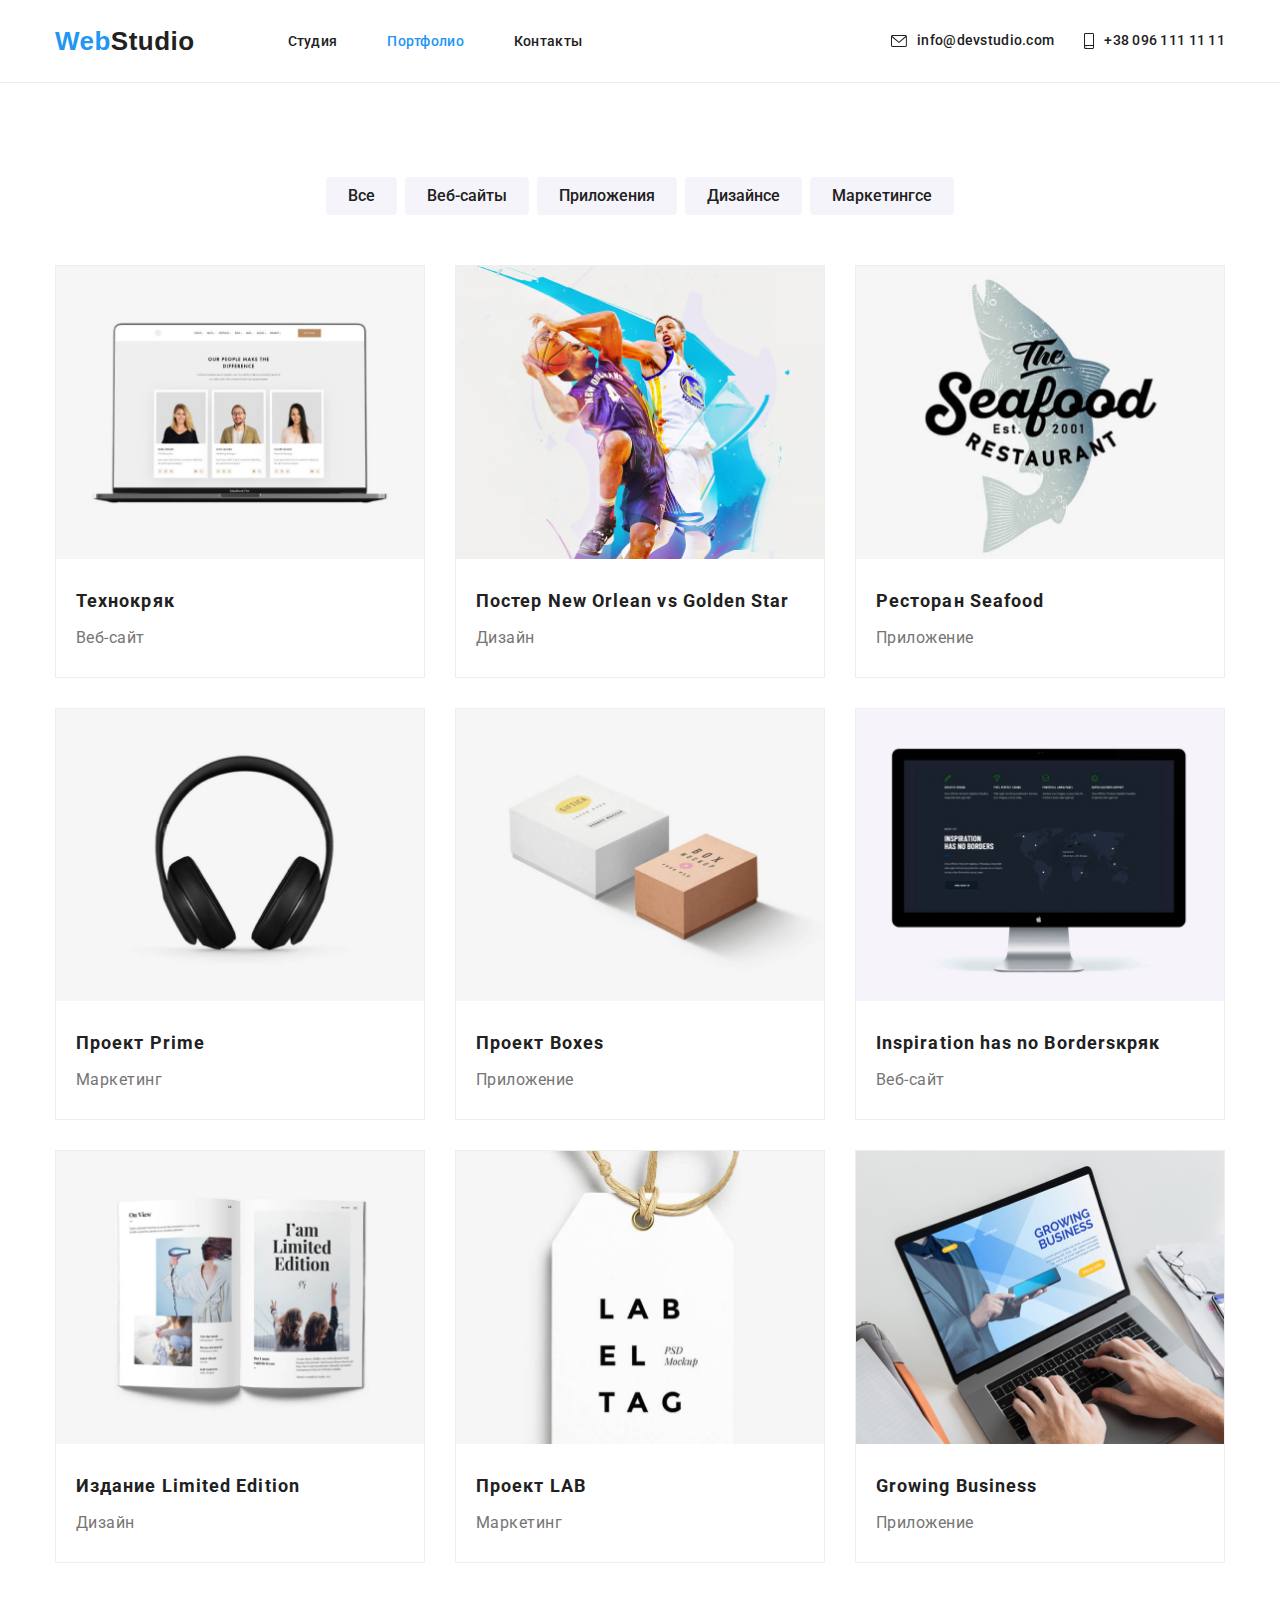
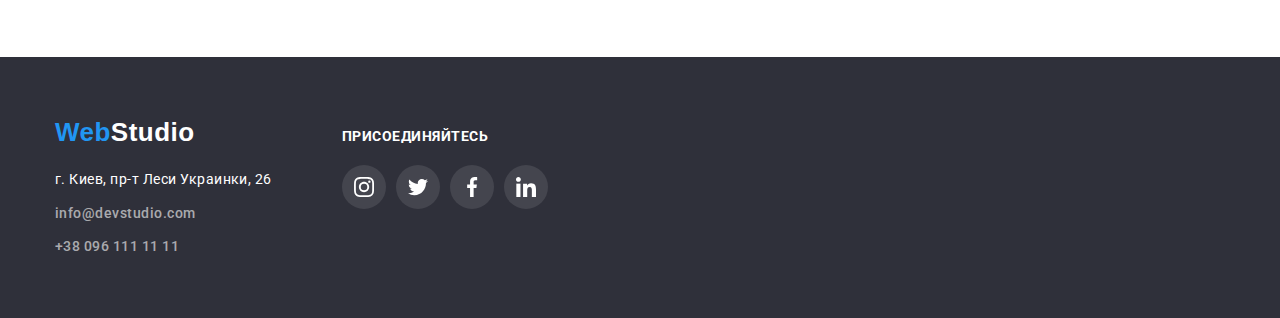
==== portfolio.html @ d0054205 "homework 4" ====
<!DOCTYPE html>
<html lang="ru">

<head>
    <meta charset="UTF-8">
    <meta name="viewport" content="width=device-width, initial-scale=1.0">
    <title>Portfolio</title>
    <link rel="preconnect" href="https://fonts.gstatic.com">
    <link href="https://fonts.googleapis.com/css2?family=Roboto:wght@400;700;900&display=swap" rel="stylesheet">
    <link rel="stylesheet" href="https://cdnjs.cloudflare.com/ajax/libs/modern-normalize/1.0.0/modern-normalize.min.css">
    <link rel="stylesheet" href="./css/style.css">
</head>

<body>
    <header class="header">
        <div class="header-container container">
            <nav class="nav">
                <a href="./index.html" class="logo header-logo"><span class="logo-color">Web</span>Studio</a>
                <ul class="menu">
                    <li class="menu-item">
                        <a href="./index.html" class="menu-link">Студия</a>
                    </li>
    
                    <li class="menu-item">
                        <a href="./portfolio.html" class="menu-link current">Портфолио</a>
                    </li>
    
                    <li class="menu-item">
                        <a href="#" class="menu-link">Контакты</a>
                    </li>
                </ul>
    
            </nav>
    
            <ul class="header-contact-list">
                <li class="header-contact-item">
                    <a href="mailto:info@devstudio.com" class="contact header-contact">
                        <svg class="mail-icon icon-contact" width="16" height="12">
                            <use href="./images/icons.svg#mail"></use>
                        </svg>
                        info@devstudio.com
                    </a>
                </li>
            
                <li class="header-contact-item">
                    <a href="tel:+380961111111" class="contact header-contact">
                        <svg class="mail-icon icon-contact" width="10" height="16">
                            <use href="./images/icons.svg#phone"></use>
                        </svg>
                        +38 096 111 11 11
                    </a>
                </li>
            </ul>
        </div>
    </header>
  
    <main>

        <section class="portfolio">
            <div class="portfolio-container container">
                <h1 class="portfolio-title">Наши проэкты</h1>
                <ul class="portfolio-btn-list">
                    <li class="portfolio-btn-item"><button class="portfolio-btn">Все</button></li>
                    <li class="portfolio-btn-item"><button class="portfolio-btn">Веб-сайты</button></li>
                    <li class="portfolio-btn-item"><button class="portfolio-btn">Приложения</button></li>
                    <li class="portfolio-btn-item"><button class="portfolio-btn">Дизайнсе</button></li>
                    <li class="portfolio-btn-item"><button class="portfolio-btn">Маркетингсе</button></li>
                </ul>

                <ul class="project-list">
                    <li class="project-list-item">
                        <a href="#" class="project-link">
                            <img src="./images/technocryk.jpg" alt="Технокряк" class="project-image">
                            <div class="project-contect">
                                <h3 class="project-title">Технокряк</h3>
                                <p class="project-text">Веб-сайт</p>
                            </div>
                        </a>
                    </li>

                    <li class="project-list-item">
                        <a href="#" class="project-link">
                            <img src="./images/new-orlean.jpg" alt="Постер New Orlean vs Golden Star" class="project-image">
                            <div class="project-contect">
                                <h3 class="project-title">Постер New Orlean vs Golden Star</h3>
                                <p class="project-text">Дизайн</p>
                            </div>
                        </a>    
                    </li>

                    <li class="project-list-item">
                        <a href="#" class="project-link">
                            <img src="./images/seafood.jpg" alt="Ресторан Seafood" class="project-image">
                            <div class="project-contect">
                                <h3 class="project-title">Ресторан Seafood</h3>
                                <p class="project-text">Приложение</p>
                            </div>
                        </a>    
                    </li>

                    <li class="project-list-item">
                        <a href="#" class="project-link">
                            <img src="./images/prime.jpg" alt="Проект Prime" class="project-image">
                            <div class="project-contect">
                                <h3 class="project-title">Проект Prime</h3>
                                <p class="project-text">Маркетинг</p>
                            </div>
                        </a>    
                    </li>

                    <li class="project-list-item">
                        <a href="#" class="project-link">
                            <img src="./images/boxes.jpg" alt="Проект Boxes" class="project-image">
                            <div class="project-contect">
                                <h3 class="project-title">Проект Boxes</h3>
                                <p class="project-text">Приложение</p>
                            </div>
                        </a>
                    </li>
                    <li class="project-list-item">
                        <a href="#" class="project-link">
                            <img src="./images/inspiration.jpg" alt="Inspiration has no Bordersкряк" class="project-image">
                            <div class="project-contect">
                                <h3 class="project-title">Inspiration has no Bordersкряк</h3>
                                <p class="project-text">Веб-сайт</p>
                            </div>
                        </a>
                    </li>
                    <li class="project-list-item">
                        <a href="#" class="project-link">
                            <img src="./images/limited-edition.jpg" alt="Издание Limited Edition" class="project-image">
                            <div class="project-contect">
                                <h3 class="project-title">Издание Limited Edition</h3>
                                <p class="project-text">Дизайн</p>
                            </div>
                        </a>
                    </li>
                    <li class="project-list-item">
                        <a href="#" class="project-link">
                            <img src="./images/lab.jpg" alt="Проект LAB" class="project-image">
                            <div class="project-contect">
                                <h3 class="project-title">Проект LAB</h3>
                                <p class="project-text">Маркетинг</p>
                            </div>
                        </a>
                    </li>
                    <li class="project-list-item">
                        <a href="#" class="project-link">
                            <img src="./images/growing-business.jpg" alt="Growing Business" class="project-image">
                            <div class="project-contect">
                                <h3 class="project-title">Growing Business</h3>
                                <p class="project-text">Приложение</p>
                            </div>
                        </a>
                    </li>
                </ul>
            </div>
        </section>

    </main>
    
    <footer class="footer">
        <div class="fotter-container container">
            <div class="footer-address">
                <a href="index.html" class="footer-logo logo"><span class="logo-color">Web</span>Studio</a>
                <address>
                    <ul class="footer-list">
                        <li class="footer-list-item">
                            <a href="https://www.google.com/maps/place/%D0%B1%D1%83%D0%BB%D1%8C%D0%B2%D0%B0%D1%80+%D0%9B%D0%B5%D1%81%D1%96+%D0%A3%D0%BA%D1%80%D0%B0%D1%97%D0%BD%D0%BA%D0%B8,+26,+%D0%9A%D0%B8%D1%97%D0%B2,+02000/@50.4265807,30.5361971,17z/data=!3m1!4b1!4m5!3m4!1s0x40d4cf0e033ecbe9:0x57a4dffefec77da0!8m2!3d50.4265807!4d30.5383858"
                                class="address">г. Киев, пр-т Леси Украинки, 26</a>
                        </li>
                        <li class="footer-list-item">
                            <a href="mailto:info@devstudio.com" class="footer-contact contact">info@devstudio.com</a>
                        </li>
                        <li class="footer-list-item">
                            <a href="tel:+380961111111" class="footer-contact contact">+38 096 111 11 11</a>
                        </li>
                    </ul>
                </address>
            </div>
    
            <div class="footer-social-media">
                <h3 class="footer-title">присоединяйтесь</h3>
                <ul class="social-media">
                    <li class="social-media-item">
                        <a href="" class="social-media-link">
                            <svg class="social-media-icon" width="20" height="20">
                                <use href="./images/icons.svg#insta"></use>
                            </svg>
                        </a>
                    </li>
                    <li class="social-media-item">
                        <a href="" class="social-media-link">
                            <svg class="social-media-icon futer-social-media-icon" width="20" height="20">
                                <use href="./images/icons.svg#twitter"></use>
                            </svg>
                        </a>
                    </li>
                    <li class="social-media-item">
                        <a href="" class="social-media-link">
                            <svg class="social-media-icon" width="20" height="20">
                                <use href="./images/icons.svg#fb"></use>
                            </svg>
                        </a>
                    </li>
                    <li class="social-media-item">
                        <a href="" class="social-media-link">
                            <svg class="social-media-icon" width="20" height="20">
                                <use href="./images/icons.svg#linkedin"></use>
                            </svg>
                        </a>
                    </li>
                </ul>
            </div>
        </div>
    </footer>
</body>

</html>
---- css/style.css ----
:root {
  --white-color: #ffffff;
  --blue-text: #2196f3;
  --black-text: #212121;
  --grey-text: #757575;
  --grey-light-text: rgba(255, 255, 255, 0.6);
  --grey-background: #2f303a;
  --blue-background: #2196f3;
  --grey-light-background: #f5f4fa;
  --light-btn: #f5f4fa;
  --blue-btn: #2196f3;
  --padding-main-size: 94px;
  --padding-footer-size: 60px;
  --project-list-gap: 30px;
  --project-border-color: #eeeeee;
  --icon-color: #afb1b8;
  --sm-bg-color: rgba(255, 255, 255, 0.1);
}

body {
  font-family: 'Roboto', sans-serif;
  font-style: normal;
  letter-spacing: 0.03em;
}

a {
  text-decoration: none;
}

ul {
  text-decoration: none;
  list-style-type: none;
  padding: 0;
  margin: 0;
}

p,
h1,
h2,
h3,
h4 {
  padding: 0;
  margin: 0;
}

img {
  display: block;
  max-width: 100%;
}

address {
  text-decoration: none;
  font-style: normal;
}

.container {
  width: 1200px;
  margin: 0 auto;
  padding: var(--padding-main-size) 15px;
}

.title {
  font-weight: 700;
  font-size: 36px;
  line-height: 1.17;
  text-align: center;
  color: var(--black-text);
  margin-bottom: 50px;
}

.logo {
  font-family: 'Raleway', sans-serif;
  font-weight: 700;
  font-size: 26px;
  line-height: 1.19;
}

.logo-color {
  color: var(--blue-text);
}

/* header */

.header-logo {
  color: var(--black-text);
  margin-right: 68px;
}

.menu-link {
  font-weight: 500;
  font-size: 14px;
  color: var(--black-text);
  letter-spacing: 0.02em;
}

.menu-link.current {
  color: var(--blue-text);
}

.contact {
  display: flex;
  align-items: center;
  font-weight: 500;
  font-size: 14px;
}

.header {
  border-bottom: 1px solid #ececec;
}

.header-contact {
  line-height: 1.14;
  letter-spacing: 0.02em;
  color: var(--black-text);
}

.menu-link:hover,
.menu-link:focus,
.header-contact:hover,
.header-contact:focus,
.footer-contact:hover,
.footer-contact:focus {
  color: var(--blue-text);
}

.header-container {
  display: flex;
  align-items: center;
  justify-content: space-between;
  padding-top: 0;
  padding-bottom: 0;
}

.nav {
  display: flex;
  align-items: center;
}

.menu {
  display: flex;
}

.menu-item {
  padding: 32px 25px;
}

.header-contact-item {
  padding: 32px 15px;
}

.header-contact-list {
  display: flex;
  margin-right: -15px;
}

.mail-icon {
  display: flex;
}

.icon-contact {
  margin-right: 10px;
  fill: currentColor;
}

/* hero */

.hero {
  max-width: 1600px;
  min-height: 600px;
  background-image: linear-gradient(
      to right,
      rgba(47, 48, 58, 0.4),
      rgba(47, 48, 58, 0.4)
    ),
    url(../images/hero-img.jpg);
  background-color: var(--grey-background);
  margin: 0 auto;
}

.hero-container {
  display: flex;
  max-width: 696px;
  min-height: 600px;
  margin: 0 auto;
  flex-direction: column;
  align-items: center;
  justify-content: center;
}

.hero-title {
  font-weight: 900;
  font-size: 44px;
  line-height: 1.36;
  text-align: center;
  letter-spacing: 0.06em;
  color: #ffffff;
  margin-bottom: 30px;
}

.hero-btn {
  display: block;
  min-width: 200px;
  height: 50px;
  background-color: var(--blue-btn);
  border: none;
  border-radius: 4px;
  font-weight: 700;
  font-size: 16px;
  line-height: 1.88;
  text-align: center;
  color: var(--white-color);
}

/* feature */

/* .container-feature {
  padding-top: var(--padding-main-size);
  padding-bottom: var(--padding-main-size);
} */

.feature-list {
  display: flex;
  justify-content: space-between;
}

.feature-list-item {
  width: calc((100% - 90px) / 4);
}

.container-icons {
  display: flex;
  align-items: center;
  justify-content: center;
  width: 100%;
  height: 120px;
  background-color: var(--grey-light-background);
  border-radius: 4px;
  margin-bottom: 30px;
}

.feature-title {
  font-weight: 700;
  font-size: 14px;
  line-height: 1.14;
  color: var(--black-text);
  margin-bottom: 10px;
  text-transform: uppercase;
}

.feature-text {
  font-weight: 400;
  font-size: 14px;
  line-height: 1.71;
  color: var(--grey-text);
}

/* activity */

.activity-container {
  padding-top: 0px;
}

.activity-list {
  display: flex;
  justify-content: space-between;
}

.activity-list-item {
  width: calc((100% - 60px) / 3);
}

/* command */

/* .command-container {
  padding-top: var(--padding-main-size);
  padding-bottom: var(--padding-main-size);
} */

.command {
  background-color: var(--grey-light-background);
}

.command-list {
  display: flex;
  justify-content: space-between;
  font-size: 16px;
  line-height: 1.19;
  text-align: center;
}

.command-list-item {
  background-color: var(--white-color);
  box-shadow: 0px 1px 3px rgba(0, 0, 0, 0.12), 0px 1px 1px rgba(0, 0, 0, 0.14),
    0px 2px 1px rgba(0, 0, 0, 0.2);
  border-radius: 0px 0px 4px 4px;
}

.command-image {
  max-width: 270px;
}

.command-tumb {
  padding: 30px 32px;
}

.command-list-title {
  font-weight: 500;
  color: var(--black-text);
  margin-bottom: 10px;
}

.command-list-text {
  font-weight: 400;
  color: var(--grey-text);
  margin-bottom: 16px;
}

.social-media {
  display: flex;
  justify-content: space-between;
}

.social-media-link {
  display: flex;
  justify-content: center;
  align-items: center;
  width: 44px;
  height: 44px;
  border-radius: 50%;
}

.command .social-media-link {
  /* background-color: red; */
  color: var(--icon-color);
}

.footer .social-media-link {
  background-color: var(--sm-bg-color);
  color: var(--white-color);
}

.social-media-icon {
  justify-content: center;
  align-items: center;
  fill: currentColor;
}

.social-media-link:hover,
.social-media-link:focus {
  background-color: var(--blue-background);
  color: var(--white-color);
}

.client-link {
  display: flex;
  justify-content: center;
  align-items: center;
  width: 170px;
  height: 90px;
  border: 1px solid var(--icon-color);
  border-radius: 4px;
  color: var(--icon-color);
}

.client-link:hover,
.client:focus {
  color: var(--blue-background);
  border-color: var(--blue-background);
}

.client-icon {
  fill: currentColor;
}

.client-list {
  display: flex;
  justify-content: space-between;
}

/* footer */

.fotter-container {
  display: flex;
  padding-top: var(--padding-footer-size);
  padding-bottom: var(--padding-footer-size);
}

.footer {
  background-color: var(--grey-background);
}

.footer-address {
  margin-right: 70px;
}

.footer-logo {
  display: block;
  color: var(--white-color);
  margin-bottom: 20px;
}

.footer-list-item:not(:last-child) {
  margin-bottom: 9px;
}

.footer-contact {
  line-height: 24px;
  color: var(--grey-light-text);
}

.address {
  font-weight: 400;
  font-size: 14px;
  line-height: 1.71;
  color: var(--white-color);
}

.footer-social-media {
  min-width: 206px;
}

.footer-title {
  font-weight: 700;
  font-size: 14px;
  line-height: 1.14;
  color: var(--white-color);
  margin-bottom: 20px;
  text-transform: uppercase;
  padding-top: 12px;
}

/* portolio  */

/* main */

/* .portfolio-container {
  padding-top: var(--padding-main-size);
  padding-bottom: var(--padding-main-size);
} */

.portfolio-title {
  position: absolute;
  white-space: nowrap;
  clip-path: inset(100%);
  clip: rect(0 0 0 0);
  overflow: hidden;
}

.portfolio-btn-list {
  display: flex;
  justify-content: center;
  margin-bottom: 50px;
}

.portfolio-btn-item:not(:last-child) {
  margin-right: 8px;
}

.portfolio-btn {
  background-color: var(--grey-light-background);
  border: none;
  font-weight: 500;
  font-size: 16px;
  line-height: 1.63;
  text-align: center;
  color: var(--black-text);
  padding: 6px 22px;
  border-radius: 4px;
}

.portfolio-btn:hover,
.portfolio-btn:focus {
  background-color: var(--blue-btn);
  color: var(--white-color);
  box-shadow: 0px 3px 1px rgba(0, 0, 0, 0.1), 0px 1px 2px rgba(0, 0, 0, 0.08),
    0px 2px 2px rgba(0, 0, 0, 0.12);
}

.project-list {
  display: flex;
  flex-wrap: wrap;
  margin-top: calc(-1 * var(--project-list-gap));
  margin-left: calc(-1 * var(--project-list-gap));
}

.project-list-item {
  flex-basis: calc(100% / 3 - var(--project-list-gap));
  margin-top: var(--project-list-gap);
  margin-left: var(--project-list-gap);
  border: 1px solid var(--project-border-color);
}

.project-list-item:hover {
  box-shadow: 0px 1px 1px rgba(0, 0, 0, 0.12), 0px 4px 4px rgba(0, 0, 0, 0.06),
    1px 4px 6px rgba(0, 0, 0, 0.16);
}

.project-link {
  display: block;
}

.project-contect {
  padding: 24px 20px;
}

.project-title {
  font-weight: 700;
  font-size: 18px;
  line-height: 2;
  letter-spacing: 0.06em;
  color: var(--black-text);
  margin-bottom: 4px;
}

.project-text {
  font-weight: 400;
  font-size: 16px;
  line-height: 1.88;
  color: var(--grey-text);
}
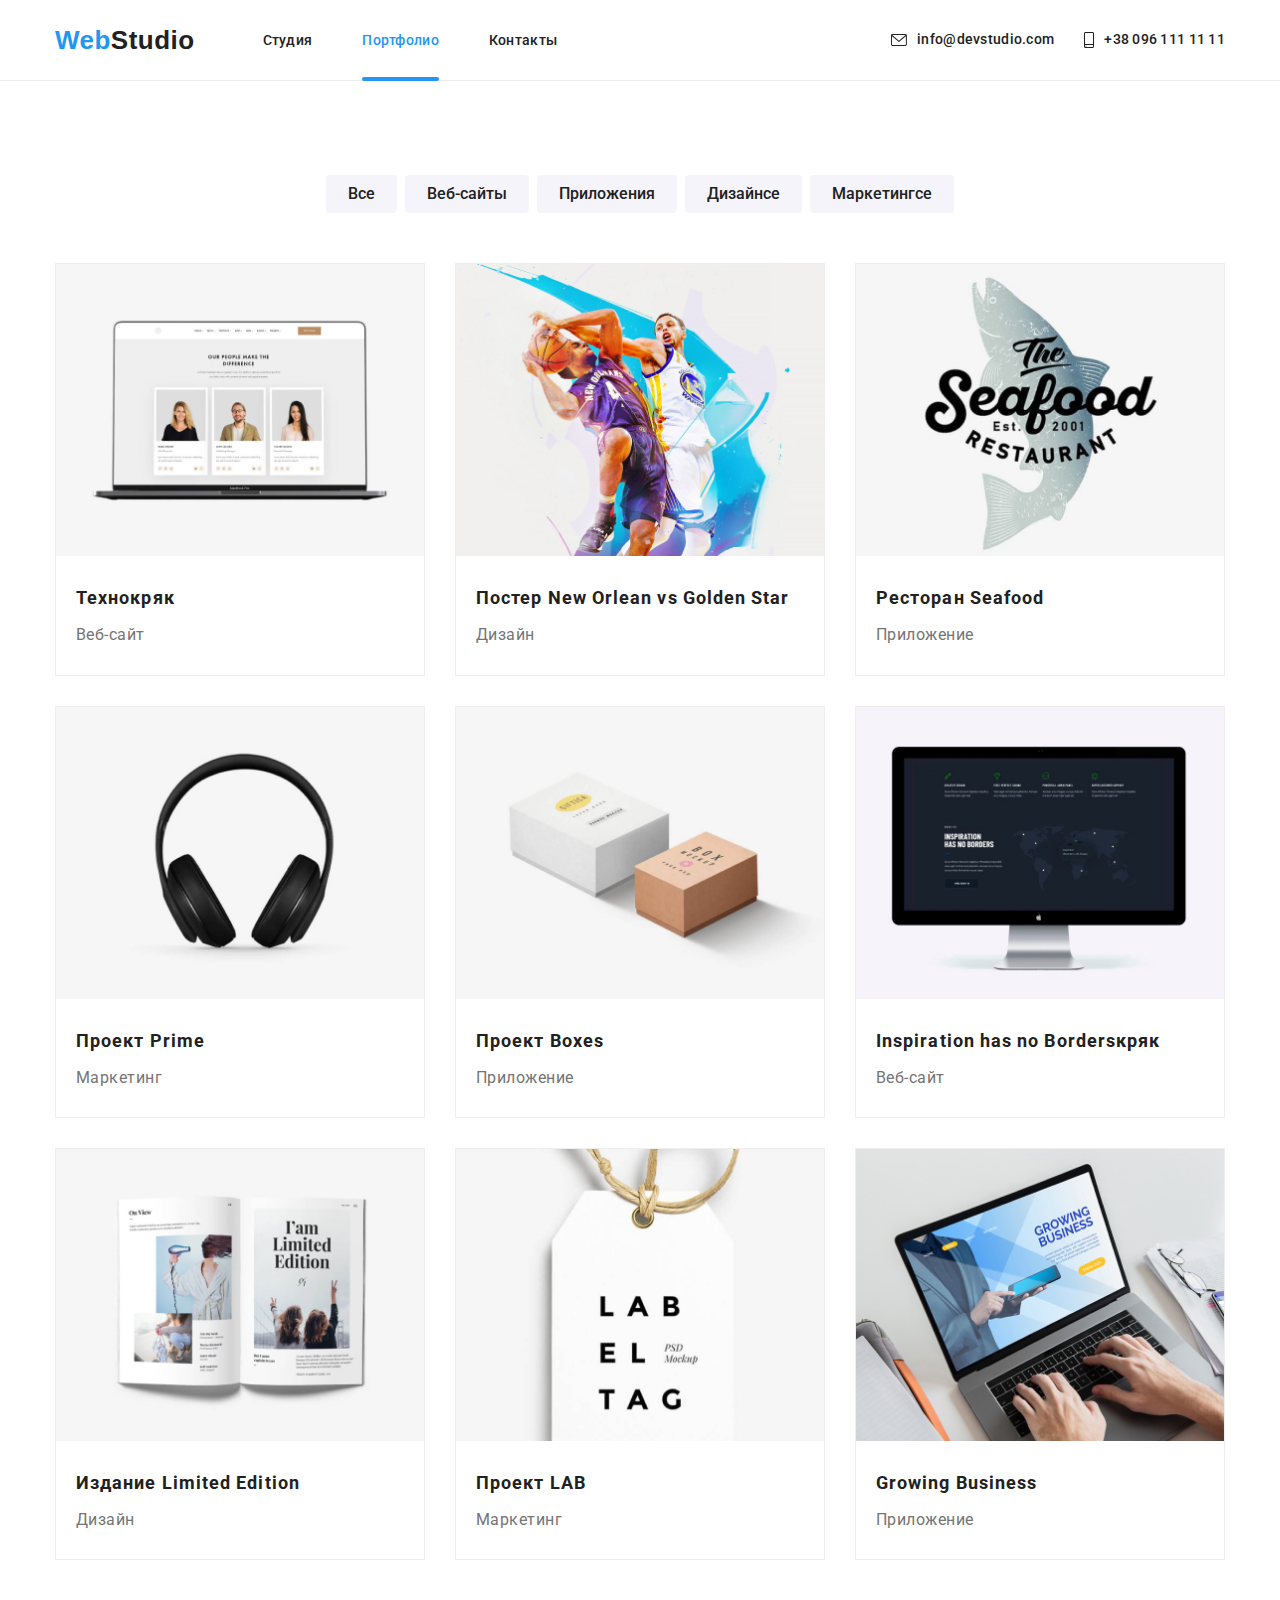
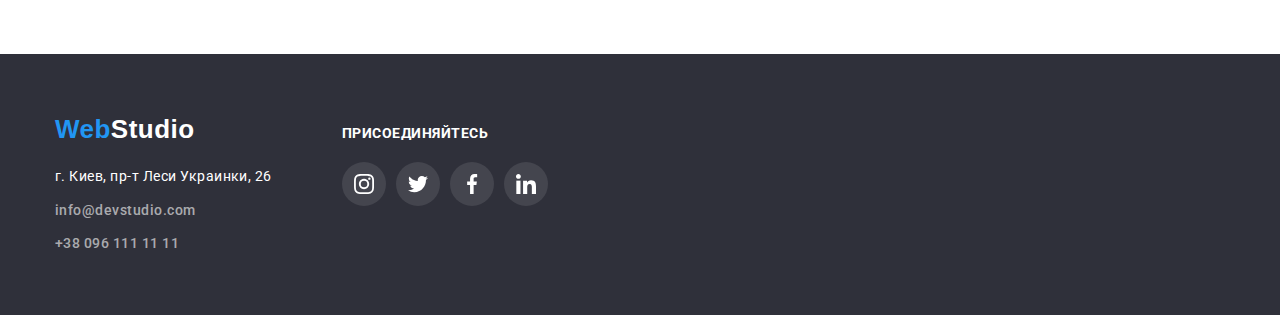
==== commit 05f35fcc: "правкм" ====
--- a/portfolio.html
+++ b/portfolio.html
@@ -68,19 +68,31 @@
                 </ul>
 
                 <ul class="project-list">
-                    <li class="project-list-item">
-                        <a href="#" class="project-link">
-                            <img src="./images/technocryk.jpg" alt="Технокряк" class="project-image">
-                            <div class="project-contect">
+                    <li class="project-item">
+                        <a href="#" class="project-link">
+                            <div class="project-box">
+                                <img src="./images/technocryk.jpg" alt="Технокряк">
+                                <!-- <div class="box-overlay">
+                                    <p class="box-overlay-text">Технокряк это современная площадка распространения коронавируса. Компании используют эту платформу для цифрового шпионажа и атак на защищённые сервера конкурентов.</p>
+                                </div> -->
+                            </div>
+                           <div class="project-contect">
                                 <h3 class="project-title">Технокряк</h3>
                                 <p class="project-text">Веб-сайт</p>
                             </div>
                         </a>
                     </li>
 
-                    <li class="project-list-item">
-                        <a href="#" class="project-link">
-                            <img src="./images/new-orlean.jpg" alt="Постер New Orlean vs Golden Star" class="project-image">
+                    <li class="project-item">
+                        <a href="#" class="project-link">
+                            <div class="project-box">
+                                <img src="./images/new-orlean.jpg" alt="Постер New Orlean vs Golden Star">
+                                <!-- <div class="box-overlay">
+                                    <p class="box-overlay-text">Технокряк это современная площадка распространения коронавируса. Компании используют
+                                        эту платформу для цифрового шпионажа и атак на защищённые сервера конкурентов.</p>
+                                </div> -->
+                            </div>
+                            
                             <div class="project-contect">
                                 <h3 class="project-title">Постер New Orlean vs Golden Star</h3>
                                 <p class="project-text">Дизайн</p>
@@ -88,9 +100,15 @@
                         </a>    
                     </li>
 
-                    <li class="project-list-item">
-                        <a href="#" class="project-link">
-                            <img src="./images/seafood.jpg" alt="Ресторан Seafood" class="project-image">
+                    <li class="project-item">
+                        <a href="#" class="project-link">
+                            <div class="project-box">
+                                <img src="./images/seafood.jpg" alt="Ресторан Seafood">
+                                <!-- <div class="box-overlay">
+                                    <p class="box-overlay-text">Технокряк это современная площадка распространения коронавируса. Компании используют
+                                        эту платформу для цифрового шпионажа и атак на защищённые сервера конкурентов.</p>
+                                </div> -->
+                            </div>
                             <div class="project-contect">
                                 <h3 class="project-title">Ресторан Seafood</h3>
                                 <p class="project-text">Приложение</p>
@@ -98,9 +116,15 @@
                         </a>    
                     </li>
 
-                    <li class="project-list-item">
-                        <a href="#" class="project-link">
-                            <img src="./images/prime.jpg" alt="Проект Prime" class="project-image">
+                    <li class="project-item">
+                        <a href="#" class="project-link">
+                            <div class="project-box">
+                                <img src="./images/prime.jpg" alt="Проект Prime">
+                                <!-- <div class="box-overlay">
+                                    <p class="box-overlay-text">Технокряк это современная площадка распространения коронавируса. Компании используют
+                                        эту платформу для цифрового шпионажа и атак на защищённые сервера конкурентов.</p>
+                                </div> -->
+                            </div>
                             <div class="project-contect">
                                 <h3 class="project-title">Проект Prime</h3>
                                 <p class="project-text">Маркетинг</p>
@@ -108,45 +132,75 @@
                         </a>    
                     </li>
 
-                    <li class="project-list-item">
-                        <a href="#" class="project-link">
-                            <img src="./images/boxes.jpg" alt="Проект Boxes" class="project-image">
+                    <li class="project-item">
+                        <a href="#" class="project-link">
+                            <div class="project-box">
+                                <img src="./images/boxes.jpg" alt="Проект Boxes">
+                                <!-- <div class="box-overlay">
+                                    <p class="box-overlay-text">Технокряк это современная площадка распространения коронавируса. Компании используют
+                                        эту платформу для цифрового шпионажа и атак на защищённые сервера конкурентов.</p>
+                                </div> -->
+                            </div>
                             <div class="project-contect">
                                 <h3 class="project-title">Проект Boxes</h3>
                                 <p class="project-text">Приложение</p>
                             </div>
                         </a>
                     </li>
-                    <li class="project-list-item">
-                        <a href="#" class="project-link">
-                            <img src="./images/inspiration.jpg" alt="Inspiration has no Bordersкряк" class="project-image">
+                    <li class="project-item">
+                        <a href="#" class="project-link">
+                            <div class="project-box">
+                                <img src="./images/inspiration.jpg" alt="Inspiration has no Bordersкряк">
+                                <!-- <div class="box-overlay">
+                                    <p class="box-overlay-text">Технокряк это современная площадка распространения коронавируса. Компании используют
+                                        эту платформу для цифрового шпионажа и атак на защищённые сервера конкурентов.</p>
+                                </div> -->
+                            </div>
                             <div class="project-contect">
                                 <h3 class="project-title">Inspiration has no Bordersкряк</h3>
                                 <p class="project-text">Веб-сайт</p>
                             </div>
                         </a>
                     </li>
-                    <li class="project-list-item">
-                        <a href="#" class="project-link">
-                            <img src="./images/limited-edition.jpg" alt="Издание Limited Edition" class="project-image">
+                    <li class="project-item">
+                        <a href="#" class="project-link">
+                            <div class="project-box">
+                                <img src="./images/limited-edition.jpg" alt="Издание Limited Edition">
+                                <!-- <div class="box-overlay">
+                                    <p class="box-overlay-text">Технокряк это современная площадка распространения коронавируса. Компании используют
+                                        эту платформу для цифрового шпионажа и атак на защищённые сервера конкурентов.</p>
+                                </div> -->
+                            </div>
                             <div class="project-contect">
                                 <h3 class="project-title">Издание Limited Edition</h3>
                                 <p class="project-text">Дизайн</p>
                             </div>
                         </a>
                     </li>
-                    <li class="project-list-item">
-                        <a href="#" class="project-link">
-                            <img src="./images/lab.jpg" alt="Проект LAB" class="project-image">
+                    <li class="project-item">
+                        <a href="#" class="project-link">
+                            <div class="project-box">
+                                <img src="./images/lab.jpg" alt="Проект LAB">
+                                <!-- <div class="box-overlay">
+                                    <p class="box-overlay-text">Технокряк это современная площадка распространения коронавируса. Компании используют
+                                        эту платформу для цифрового шпионажа и атак на защищённые сервера конкурентов.</p>
+                                </div> -->
+                            </div>
                             <div class="project-contect">
                                 <h3 class="project-title">Проект LAB</h3>
                                 <p class="project-text">Маркетинг</p>
                             </div>
                         </a>
                     </li>
-                    <li class="project-list-item">
-                        <a href="#" class="project-link">
-                            <img src="./images/growing-business.jpg" alt="Growing Business" class="project-image">
+                    <li class="project-item">
+                        <a href="#" class="project-link">
+                            <div class="project-box">
+                                <img src="./images/growing-business.jpg" alt="Growing Business">
+                                <!-- <div class="box-overlay">
+                                    <p class="box-overlay-text">Технокряк это современная площадка распространения коронавируса. Компании используют
+                                        эту платформу для цифрового шпионажа и атак на защищённые сервера конкурентов.</p>
+                                </div> -->
+                            </div>
                             <div class="project-contect">
                                 <h3 class="project-title">Growing Business</h3>
                                 <p class="project-text">Приложение</p>
@@ -165,14 +219,14 @@
                 <a href="index.html" class="footer-logo logo"><span class="logo-color">Web</span>Studio</a>
                 <address>
                     <ul class="footer-list">
-                        <li class="footer-list-item">
+                        <li class="footer-item">
                             <a href="https://www.google.com/maps/place/%D0%B1%D1%83%D0%BB%D1%8C%D0%B2%D0%B0%D1%80+%D0%9B%D0%B5%D1%81%D1%96+%D0%A3%D0%BA%D1%80%D0%B0%D1%97%D0%BD%D0%BA%D0%B8,+26,+%D0%9A%D0%B8%D1%97%D0%B2,+02000/@50.4265807,30.5361971,17z/data=!3m1!4b1!4m5!3m4!1s0x40d4cf0e033ecbe9:0x57a4dffefec77da0!8m2!3d50.4265807!4d30.5383858"
                                 class="address">г. Киев, пр-т Леси Украинки, 26</a>
                         </li>
-                        <li class="footer-list-item">
+                        <li class="footer-item">
                             <a href="mailto:info@devstudio.com" class="footer-contact contact">info@devstudio.com</a>
                         </li>
-                        <li class="footer-list-item">
+                        <li class="footer-item">
                             <a href="tel:+380961111111" class="footer-contact contact">+38 096 111 11 11</a>
                         </li>
                     </ul>
@@ -180,7 +234,7 @@
             </div>
     
             <div class="footer-social-media">
-                <h3 class="footer-title">присоединяйтесь</h3>
+                <h3 class="title-uppercase footer-title">присоединяйтесь</h3>
                 <ul class="social-media">
                     <li class="social-media-item">
                         <a href="" class="social-media-link">
--- a/css/style.css
+++ b/css/style.css
@@ -15,6 +15,9 @@
   --project-border-color: #eeeeee;
   --icon-color: #afb1b8;
   --sm-bg-color: rgba(255, 255, 255, 0.1);
+  --img-bg-color: rgba(47, 48, 58, 0.8);
+  --overlay-bg-color: rgba(33, 150, 243, 0.9);
+  --cubic-bezier: cubic-bezier(0.4, 0, 0.2, 1);
 }
 
 body {
@@ -79,6 +82,13 @@
   color: var(--blue-text);
 }
 
+.title-uppercase {
+  font-weight: 700;
+  font-size: 14px;
+  line-height: 1.14;
+  text-transform: uppercase;
+}
+
 /* header */
 
 .header-logo {
@@ -91,10 +101,24 @@
   font-size: 14px;
   color: var(--black-text);
   letter-spacing: 0.02em;
+  padding: 32px 0px;
 }
 
 .menu-link.current {
+  position: relative;
   color: var(--blue-text);
+}
+
+.menu-link.current::after {
+  position: absolute;
+  left: 0px;
+  bottom: -1px;
+  content: '';
+  display: inline-block;
+  height: 4px;
+  width: 100%;
+  border-radius: 2px;
+  background-color: var(--blue-background);
 }
 
 .contact {
@@ -105,13 +129,18 @@
 }
 
 .header {
+  /* position: sticky; */
+  top: 0px;
+  background-color: var(--white-color);
   border-bottom: 1px solid #ececec;
+  z-index: 1;
 }
 
 .header-contact {
   line-height: 1.14;
   letter-spacing: 0.02em;
   color: var(--black-text);
+  padding: 32px 0;
 }
 
 .menu-link:hover,
@@ -140,17 +169,16 @@
   display: flex;
 }
 
-.menu-item {
-  padding: 32px 25px;
-}
-
-.header-contact-item {
-  padding: 32px 15px;
+.menu-item:not(:last-child) {
+  margin-right: 50px;
+}
+
+.header-contact-item:first-child {
+  margin-right: 30px;
 }
 
 .header-contact-list {
   display: flex;
-  margin-right: -15px;
 }
 
 .mail-icon {
@@ -165,29 +193,38 @@
 /* hero */
 
 .hero {
+  /* max-width: 1600px;
+  padding: 200px 0;
+  background-image: linear-gradient(
+      to right,
+      rgba(47, 48, 58, 0.4),
+      rgba(47, 48, 58, 0.4)
+    ),
+    url(../images/hero-img.jpg); */
+  background-repeat: no-repeat;
+  background-size: cover;
+  background-color: var(--grey-background);
+  margin: 0 auto;
+}
+
+.hero-container {
+  display: flex;
+  margin: 0 auto;
+  flex-direction: column;
+  align-items: center;
+  justify-content: center;
   max-width: 1600px;
-  min-height: 600px;
+  padding: 200px 0;
   background-image: linear-gradient(
       to right,
       rgba(47, 48, 58, 0.4),
       rgba(47, 48, 58, 0.4)
     ),
     url(../images/hero-img.jpg);
-  background-color: var(--grey-background);
-  margin: 0 auto;
-}
-
-.hero-container {
-  display: flex;
+}
+
+.hero-title {
   max-width: 696px;
-  min-height: 600px;
-  margin: 0 auto;
-  flex-direction: column;
-  align-items: center;
-  justify-content: center;
-}
-
-.hero-title {
   font-weight: 900;
   font-size: 44px;
   line-height: 1.36;
@@ -223,7 +260,7 @@
   justify-content: space-between;
 }
 
-.feature-list-item {
+.feature-item {
   width: calc((100% - 90px) / 4);
 }
 
@@ -239,12 +276,8 @@
 }
 
 .feature-title {
-  font-weight: 700;
-  font-size: 14px;
-  line-height: 1.14;
   color: var(--black-text);
   margin-bottom: 10px;
-  text-transform: uppercase;
 }
 
 .feature-text {
@@ -265,8 +298,24 @@
   justify-content: space-between;
 }
 
-.activity-list-item {
+.activity-item {
   width: calc((100% - 60px) / 3);
+  position: relative;
+}
+
+.activity-item-conteiner {
+  display: flex;
+  align-items: center;
+  justify-content: center;
+  width: 100%;
+  height: 70px;
+  background-color: var(--img-bg-color);
+  position: absolute;
+  bottom: 0;
+}
+
+.activity-item-text {
+  color: var(--white-color);
 }
 
 /* command */
@@ -288,7 +337,7 @@
   text-align: center;
 }
 
-.command-list-item {
+.command-item {
   background-color: var(--white-color);
   box-shadow: 0px 1px 3px rgba(0, 0, 0, 0.12), 0px 1px 1px rgba(0, 0, 0, 0.14),
     0px 2px 1px rgba(0, 0, 0, 0.2);
@@ -399,7 +448,7 @@
   margin-bottom: 20px;
 }
 
-.footer-list-item:not(:last-child) {
+.footer-item:not(:last-child) {
   margin-bottom: 9px;
 }
 
@@ -420,12 +469,8 @@
 }
 
 .footer-title {
-  font-weight: 700;
-  font-size: 14px;
-  line-height: 1.14;
   color: var(--white-color);
   margin-bottom: 20px;
-  text-transform: uppercase;
   padding-top: 12px;
 }
 
@@ -483,20 +528,52 @@
   margin-left: calc(-1 * var(--project-list-gap));
 }
 
-.project-list-item {
+.project-item {
   flex-basis: calc(100% / 3 - var(--project-list-gap));
   margin-top: var(--project-list-gap);
   margin-left: var(--project-list-gap);
   border: 1px solid var(--project-border-color);
 }
 
-.project-list-item:hover {
+.project-item:hover {
   box-shadow: 0px 1px 1px rgba(0, 0, 0, 0.12), 0px 4px 4px rgba(0, 0, 0, 0.06),
     1px 4px 6px rgba(0, 0, 0, 0.16);
 }
 
+.project-item:hover .box-overlay {
+  transform: translatey(0);
+}
+
 .project-link {
   display: block;
+}
+
+.project-box {
+  position: relative;
+  overflow: hidden;
+}
+
+.box-overlay {
+  display: flex;
+  align-items: center;
+  padding: 24px;
+  position: absolute;
+  top: 0;
+  left: 0;
+  width: 100%;
+  height: 100%;
+  background-color: var(--overlay-bg-color);
+  transform: translatey(100%);
+  transition: transform 250ms var(--cubic-bezier);
+  overflow: auto;
+}
+
+.box-overlay-text {
+  font-weight: 400;
+  font-size: 18px;
+  line-height: 1.56;
+  letter-spacing: 0.03em;
+  color: var(--white-color);
 }
 
 .project-contect {
